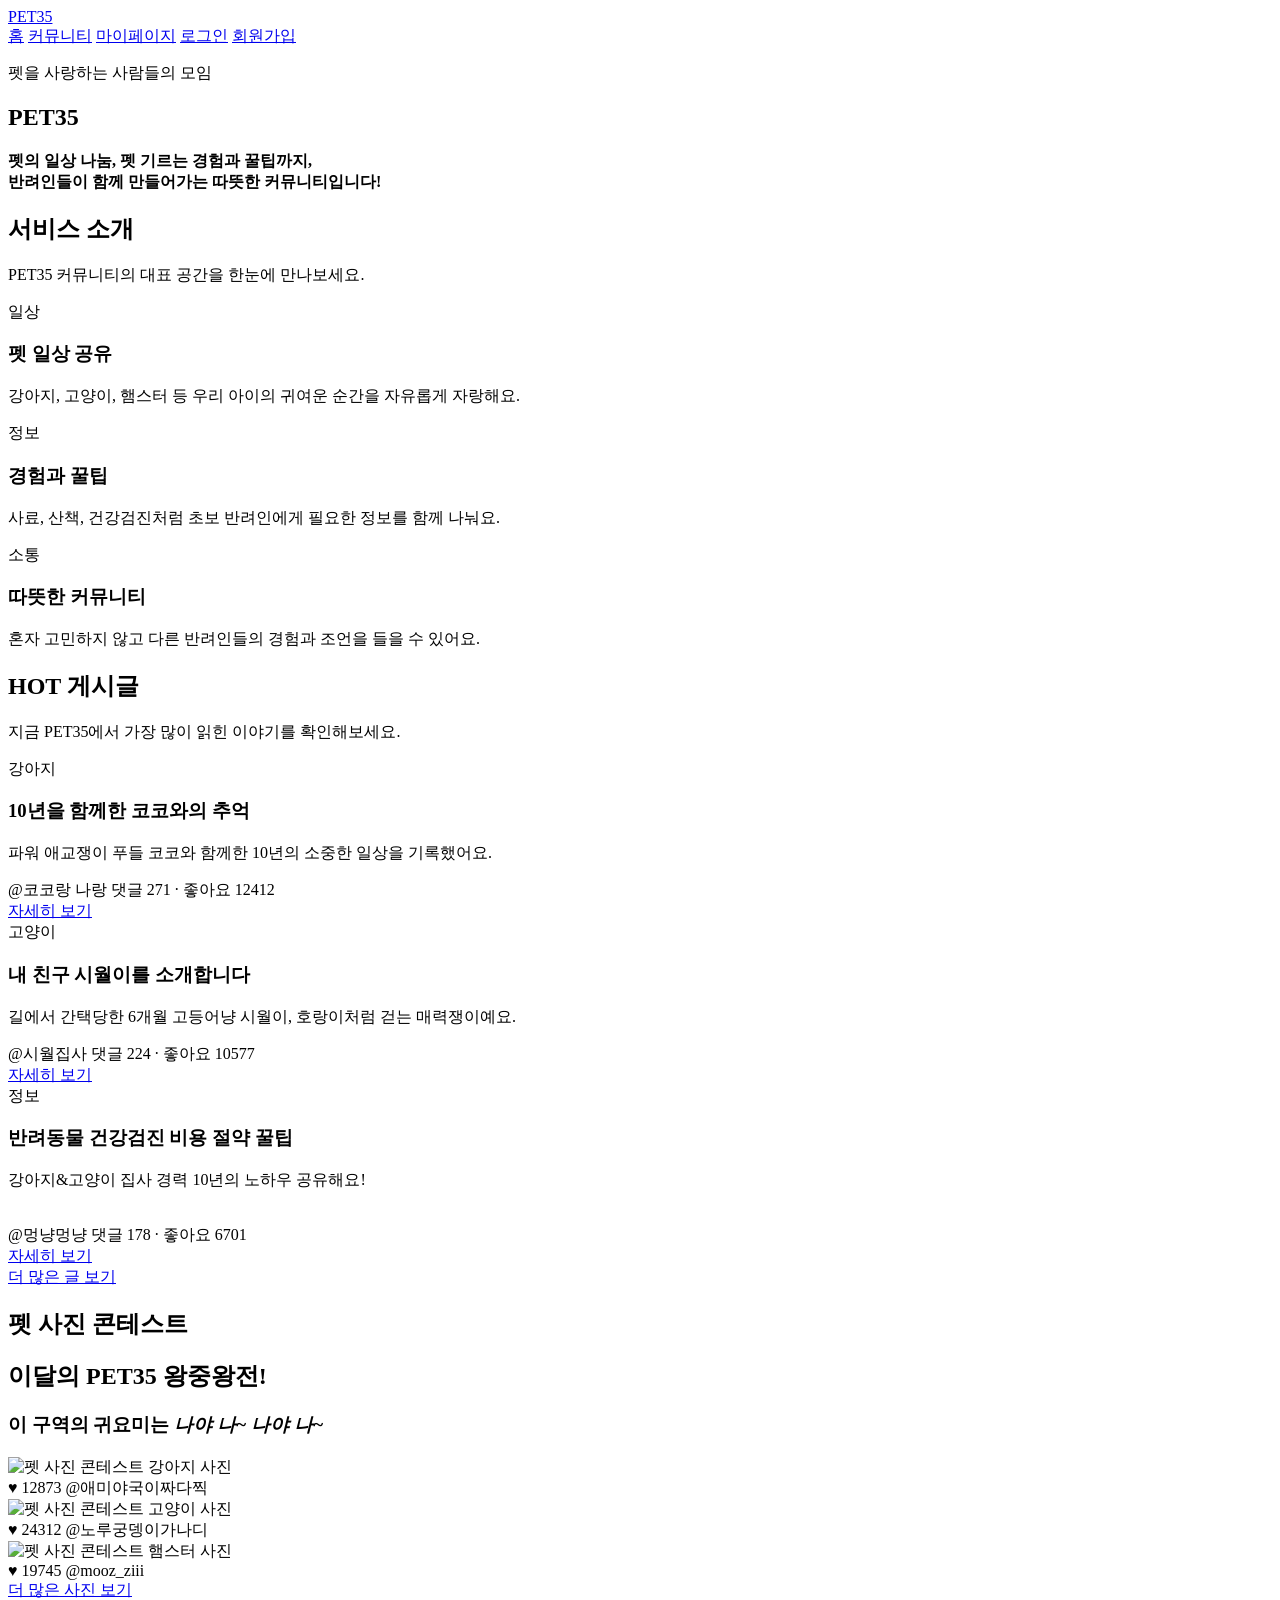
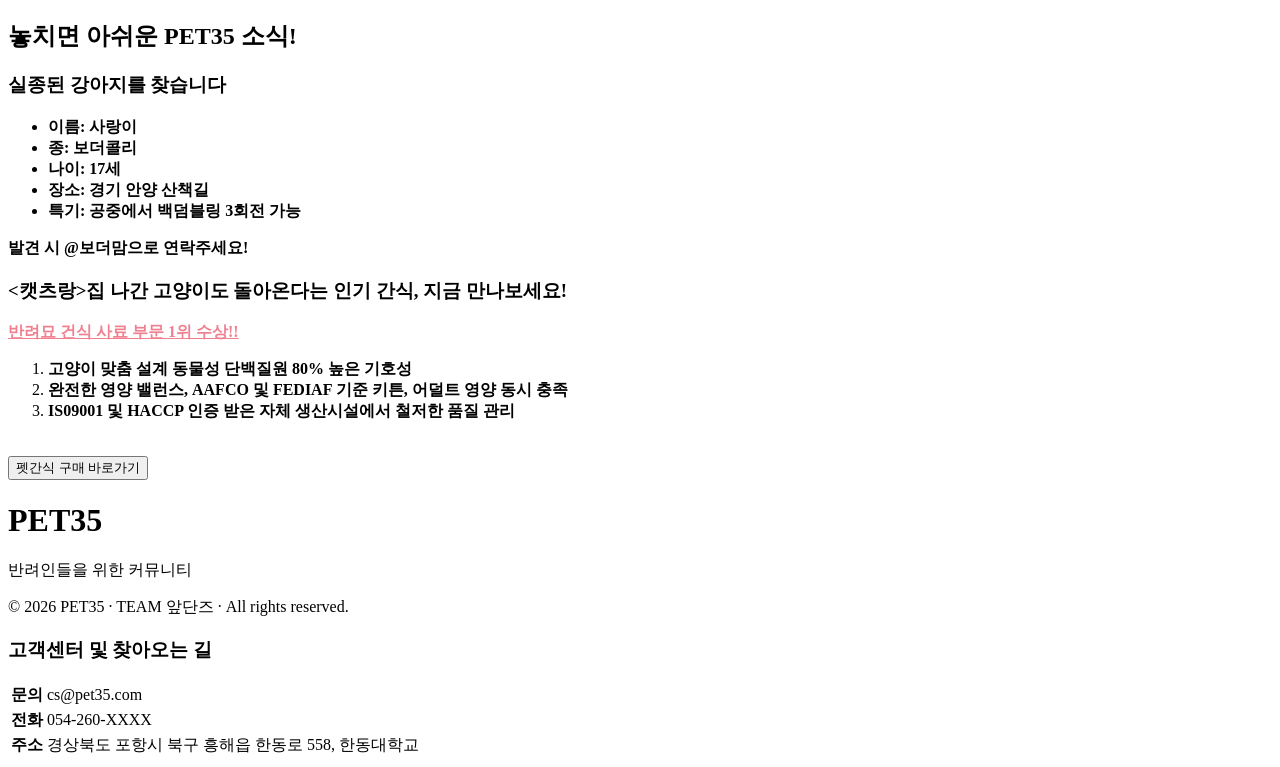
==== index.html @ c1063119 "수정" ====
<!DOCTYPE html>
<html lang="ko">
<head>
    <meta charset="UTF-8">
    <meta name="viewport" content="width=device-width, initial-scale=1.0">
    <title>펫사모 PET35 - 홈</title>
    <link rel="stylesheet" href="style.css">
    <!-- 네비게이션바-마우스 커서 올리면 확대/ 이름에 @추가 -->
</head>
<body>
    <header class="site-header">
        <div class="header-inner">
            <a href="index.html" class="logo">PET35</a>

            <nav class="main-nav">
                <a href="index.html" class="active">홈</a>
                <a href="community.html">커뮤니티</a>
                <a href="mypage.html">마이페이지</a>
                <a href="login.html">로그인</a>
                <a href="signup.html" class="nav-button">회원가입</a>
            </nav>
        </div>
    </header>

    <main>
        <section class="hero-section">
            <div class="hero-inner">
                <p class="hero-kicker">펫을 사랑하는 사람들의 모임</p>
                <h1>PET35</h1>
                <p class="hero-text"><b>
                    
                    펫의 일상 나눔, 펫 기르는 경험과 꿀팁까지,<br>
                    반려인들이 함께 만들어가는 따뜻한 커뮤니티입니다!</b>
                </p>
    
            </div>
        </section>

        <section id="service" class="section service-section">
            <div class="section-heading">
                <h1>서비스 소개</h1>
                <p>PET35 커뮤니티의 대표 공간을 한눈에 만나보세요.</p>
            </div>

            <div class="service-grid">
                <article class="service-card">
                    <div class="service-icon">일상</div>
                    <h3>펫 일상 공유</h3>
                    <p>강아지, 고양이, 햄스터 등 우리 아이의 귀여운 순간을 자유롭게 자랑해요.</p>
                </article>

                <article class="service-card">
                    <div class="service-icon">정보</div>
                    <h3>경험과 꿀팁</h3>
                    <p>사료, 산책, 건강검진처럼 초보 반려인에게 필요한 정보를 함께 나눠요.</p>
                </article>

                <article class="service-card">
                    <div class="service-icon">소통</div>
                    <h3>따뜻한 커뮤니티</h3>
                    <p>혼자 고민하지 않고 다른 반려인들의 경험과 조언을 들을 수 있어요.</p>
                </article>
            </div>
        </section>

        <section class="section hot-section">
            <div class="section-heading">
                <h1>HOT 게시글</h1>
                <p>지금 PET35에서 가장 많이 읽힌 이야기를 확인해보세요.</p>
            </div>

            <div class="post-grid">
                <article class="post-card">
                    <span class="category yellow">강아지</span>
                    <h3>10년을 함께한 코코와의 추억</h3>
                    <p>파워 애교쟁이 푸들 코코와 함께한 10년의 소중한 일상을 기록했어요.</p>
                    <div class="post-info">
                        <span>@코코랑 나랑</span>
                        <span>댓글 271 · 좋아요 12412</span>
                    </div>
                    <a href="post-detail.html">자세히 보기</a>
                </article>

                <article class="post-card">
                    <span class="category peach">고양이</span>
                    <h3>내 친구 시월이를 소개합니다</h3>
                    <p>길에서 간택당한 6개월 고등어냥 시월이, 호랑이처럼 걷는 매력쟁이예요.</p>
                    <div class="post-info">
                        <span>@시월집사</span>
                        <span>댓글 224 · 좋아요 10577</span>
                    </div>
                    <a href="post-detail.html">자세히 보기</a>
                </article>

                <article class="post-card">
                    <span class="category blue">정보</span>
                    <h3>반려동물 건강검진 비용 절약 꿀팁</h3>
                    <p>강아지&고양이 집사 경력 10년의 노하우 공유해요!</p>
                    <br>
                    <div class="post-info">
                        <span>@멍냥멍냥</span>
                        <span>댓글 178 · 좋아요 6701</span>
                    </div>
                    <a href="post-detail.html">자세히 보기</a>
                </article>
            </div>

            <div class="center-button">
                <a href="community.html" class="secondary-button">더 많은 글 보기</a>
            </div>
        </section>

        <section class="section contest-section">
            <div class="section-heading contest-heading">
                <h1><strong>펫 사진 콘테스트</strong></h1>
                <h2>이달의 PET35 왕중왕전!</h2>
                <h3>이 구역의 귀요미는 <strong><i>나야 나~ 나야 나~</i></strong></h3>
            </div>

            <div class="post-grid">
                <article class="post-card contest-card">
                    <img src="contest-pet1.jpg" alt="펫 사진 콘테스트 강아지 사진">
                    <div class="contest-info">
                        <span class="like-count"><span class="heart-icon">♥</span> 12873</span>
                        <span class="contest-user">@애미야국이짜다찍</span>
                    </div>
                </article>

                <article class="post-card contest-card">
                    <img src="contest-pet2.jpg" alt="펫 사진 콘테스트 고양이 사진">
                    <div class="contest-info">
                        <span class="like-count"><span class="heart-icon">♥</span> 24312</span>
                        <span class="contest-user">@노루궁뎅이가나디</span>
                    </div>
                </article>

                <article class="post-card contest-card">
                    <img src="contest-pet3.jpg" alt="펫 사진 콘테스트 햄스터 사진">
                    <div class="contest-info">
                        <span class="like-count"><span class="heart-icon">♥</span> 19745</span>
                        <span class="contest-user">@mooz_ziii</span>
                    </div>
                </article>
            </div>

            <div class="center-button">
                <a href="Reject.html" class="secondary-button">더 많은 사진 보기</a>
            </div>
        </section>

        <section class="section notice-section">
            <div class="section-heading">
                <h1>놓치면 아쉬운 PET35 소식!</h1>

            </div>

            <div class="notice-layout">
                <aside class="missing-card">
                    <div class="ad-visual missing-visual">
                    </div>
                    <h3>실종된 강아지를 찾습니다</h3>
                    <ul><b>
                        <li>이름: 사랑이</li>
                        <li>종: 보더콜리</li>
                        <li>나이: 17세</li>
                        <li>장소: 경기 안양 산책길</li>
                        <li>특기: 공중에서 백덤블링 3회전 가능</li></b>
                    </ul>
                    <p><b>발견 시 @보더맘으로 연락주세요!</b></p>
                </aside>

                <article class="ad-card snack-card">
                    <div class="ad-visual snack-visual">
                    </div>
                    <h3><캣츠랑>집 나간 고양이도 돌아온다는 인기 간식, 지금 만나보세요!</h3>
                    <p style="color: #F08090;"> <strong><U>반려묘 건식 사료 부문 1위 수상!! </U></strong></p>
                    <Ol>
                        <li> <strong>고양이 맞춤 설계 동물성 단백질원 80% 높은 기호성</strong></li>
                        <li> <strong>완전한 영양 밸런스, AAFCO 및 FEDIAF 기준 키튼, 어덜트 영양 동시 충족</strong></li>
                        <li> <strong>IS09001 및 HACCP 인증 받은 자체 생산시설에서 철저한 품질 관리</strong></li>
                    </Ol>
                    <br>
                    <a href="https://brand.naver.com/daejoopetfoods/products/13359692167" target="_blank"><button>펫간식 구매 바로가기</button></a>
                </article>
            </div>
        </section>

    </main>

    <footer class="site-footer">
        <div class="footer-inner">
            <div class="footer-brand">
                <h1>PET35</h1>
                <p>반려인들을 위한 커뮤니티</p>
                <p class="copyright">© 2026 PET35 · TEAM 앞단즈 · All rights reserved.</p>
            </div>

            <div class="footer-info">
                <h3>고객센터 및 찾아오는 길</h3>
                <table>
                    <tr>
                        <th>문의</th>
                        <td>cs@pet35.com</td>
                    </tr>
                    <tr>
                        <th>전화</th>
                        <td>054-260-XXXX</td>
                    </tr>
                    <tr>
                        <th>주소</th>
                        <td>경상북도 포항시 북구 흥해읍 한동로 558, 한동대학교</td>
                    </tr>
                </table>
            </div>
        </div>
    </footer>
</body>
</html>
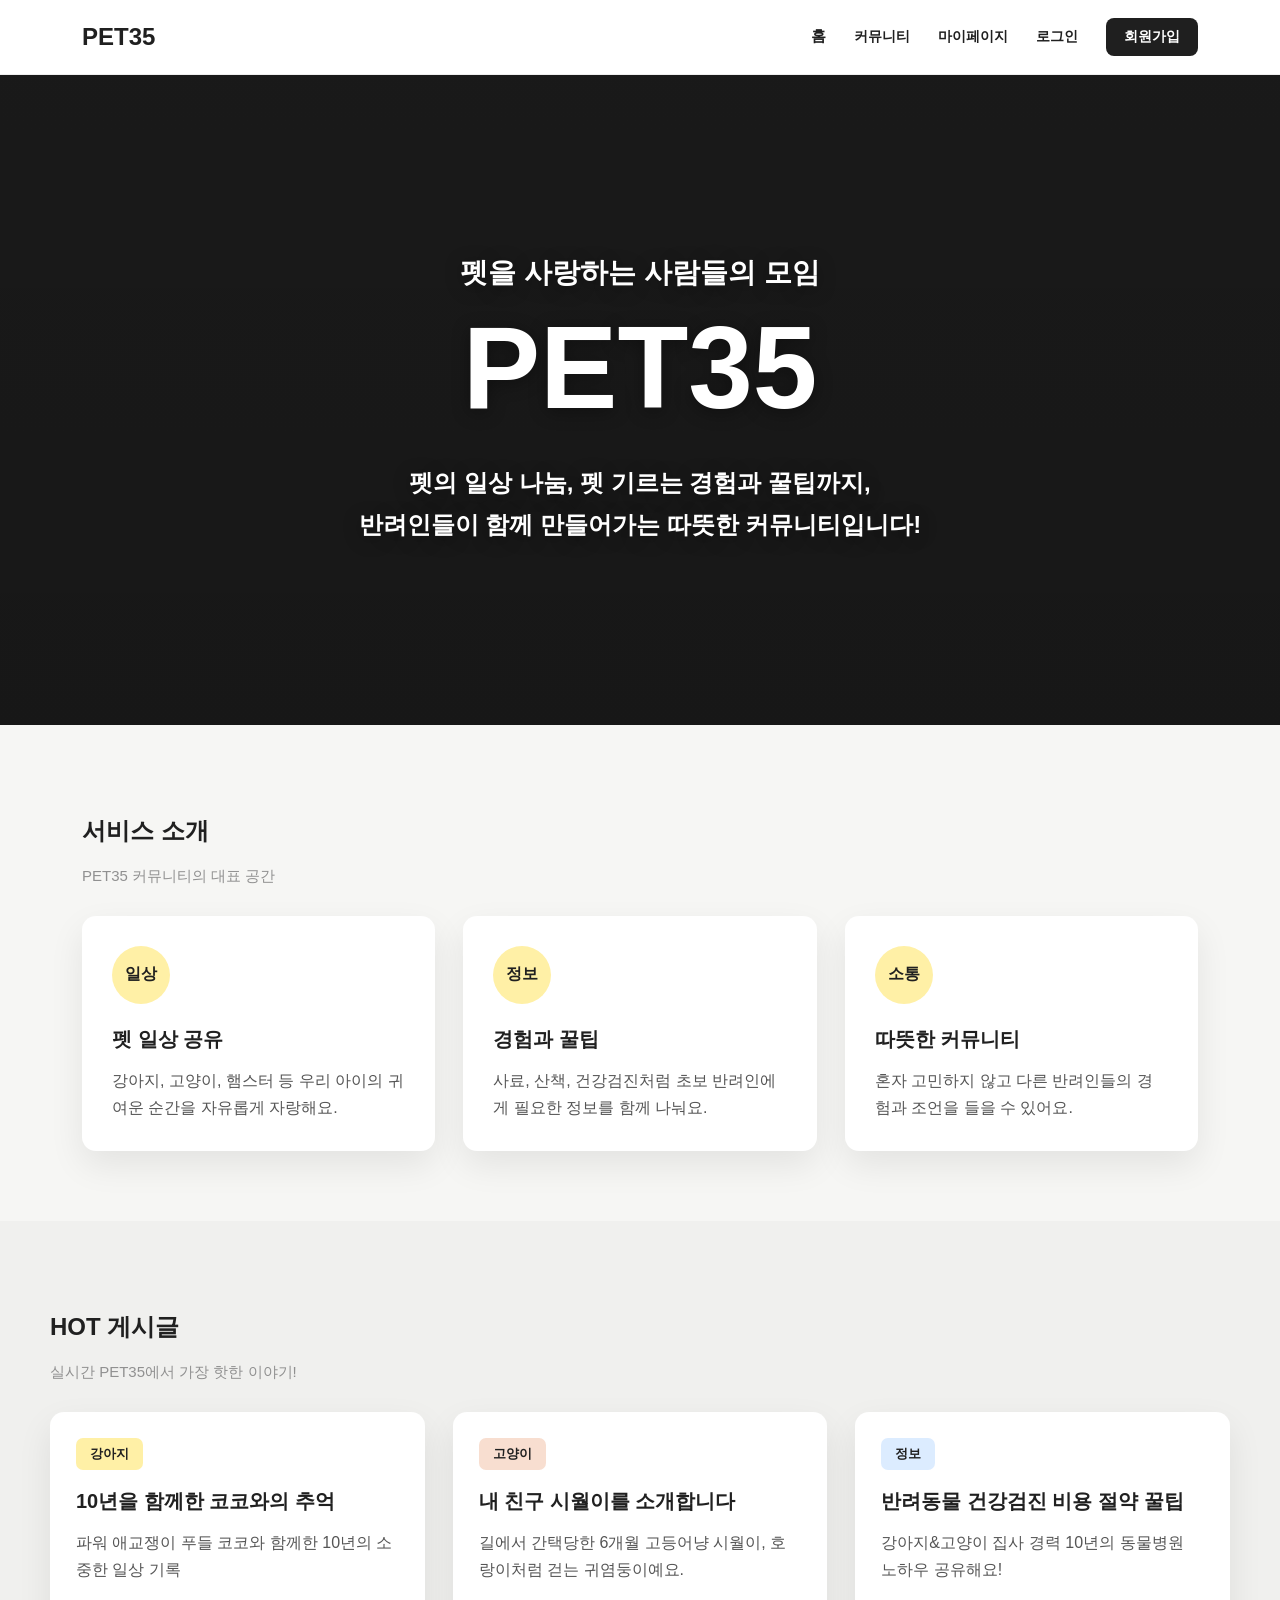
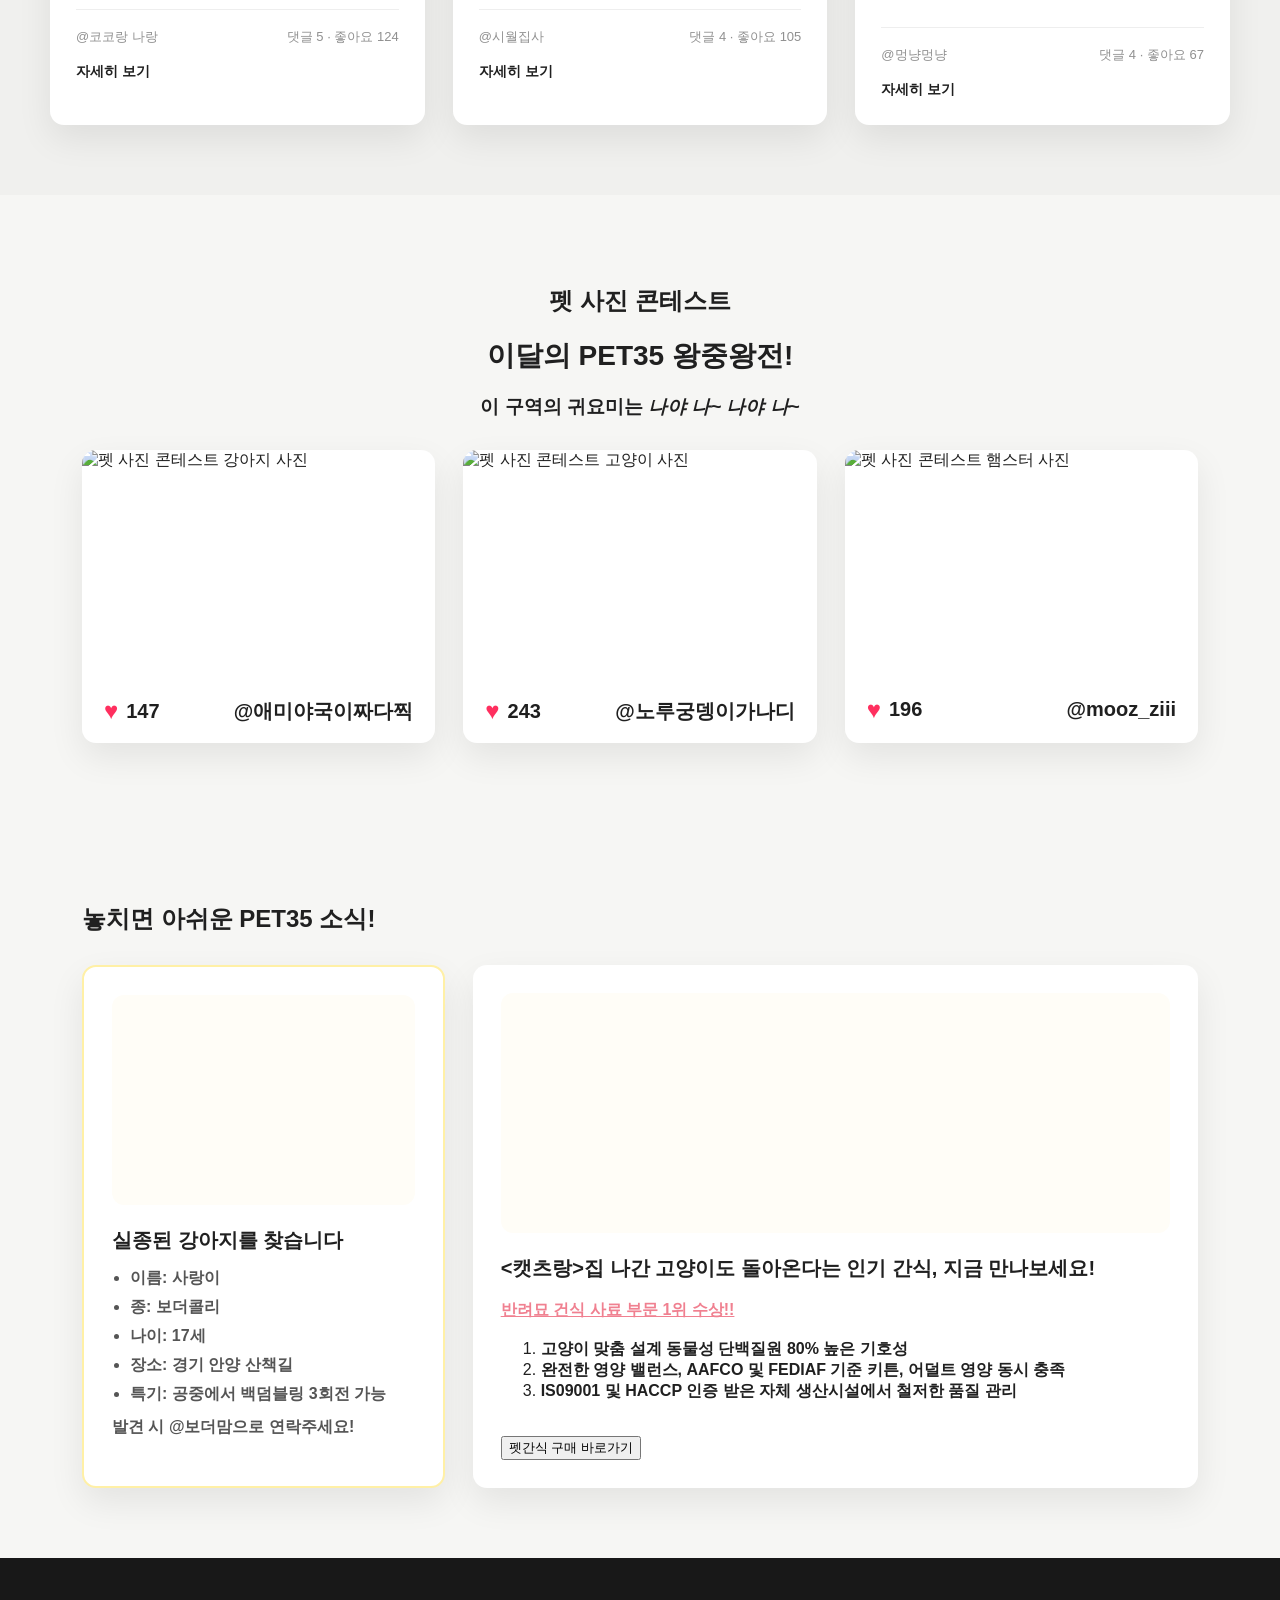
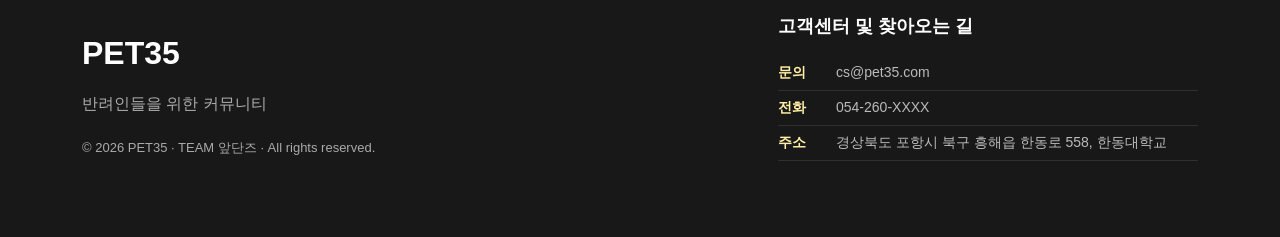
==== commit 695623ed: "펫콘테스트 좋아요 수정" ====
--- a/index.html
+++ b/index.html
@@ -39,7 +39,7 @@
         <section id="service" class="section service-section">
             <div class="section-heading">
                 <h1>서비스 소개</h1>
-                <p>PET35 커뮤니티의 대표 공간을 한눈에 만나보세요.</p>
+                <p>PET35 커뮤니티의 대표 공간</p>
             </div>
 
             <div class="service-grid">
@@ -66,17 +66,17 @@
         <section class="section hot-section">
             <div class="section-heading">
                 <h1>HOT 게시글</h1>
-                <p>지금 PET35에서 가장 많이 읽힌 이야기를 확인해보세요.</p>
+                <p>실시간 PET35에서 가장 핫한 이야기!</p>
             </div>
 
             <div class="post-grid">
                 <article class="post-card">
                     <span class="category yellow">강아지</span>
                     <h3>10년을 함께한 코코와의 추억</h3>
-                    <p>파워 애교쟁이 푸들 코코와 함께한 10년의 소중한 일상을 기록했어요.</p>
+                    <p>파워 애교쟁이 푸들 코코와 함께한 10년의 소중한 일상 기록</p>
                     <div class="post-info">
                         <span>@코코랑 나랑</span>
-                        <span>댓글 271 · 좋아요 12412</span>
+                        <span>댓글 5 · 좋아요 124</span>
                     </div>
                     <a href="post-detail.html">자세히 보기</a>
                 </article>
@@ -84,10 +84,10 @@
                 <article class="post-card">
                     <span class="category peach">고양이</span>
                     <h3>내 친구 시월이를 소개합니다</h3>
-                    <p>길에서 간택당한 6개월 고등어냥 시월이, 호랑이처럼 걷는 매력쟁이예요.</p>
+                    <p>길에서 간택당한 6개월 고등어냥 시월이, 호랑이처럼 걷는 귀염둥이예요.</p>
                     <div class="post-info">
                         <span>@시월집사</span>
-                        <span>댓글 224 · 좋아요 10577</span>
+                        <span>댓글 4 · 좋아요 105</span>
                     </div>
                     <a href="post-detail.html">자세히 보기</a>
                 </article>
@@ -95,18 +95,15 @@
                 <article class="post-card">
                     <span class="category blue">정보</span>
                     <h3>반려동물 건강검진 비용 절약 꿀팁</h3>
-                    <p>강아지&고양이 집사 경력 10년의 노하우 공유해요!</p>
+                    <p>강아지&고양이 집사 경력 10년의 동물병원 노하우 공유해요!</p>
                     <br>
                     <div class="post-info">
                         <span>@멍냥멍냥</span>
-                        <span>댓글 178 · 좋아요 6701</span>
+                        <span>댓글 4 · 좋아요 67</span>
                     </div>
                     <a href="post-detail.html">자세히 보기</a>
-                </article>
-            </div>
-
-            <div class="center-button">
-                <a href="community.html" class="secondary-button">더 많은 글 보기</a>
+            </div>
+                </article>
             </div>
         </section>
 
@@ -121,7 +118,7 @@
                 <article class="post-card contest-card">
                     <img src="contest-pet1.jpg" alt="펫 사진 콘테스트 강아지 사진">
                     <div class="contest-info">
-                        <span class="like-count"><span class="heart-icon">♥</span> 12873</span>
+                        <span class="like-count"><span class="heart-icon">♥</span> 147</span>
                         <span class="contest-user">@애미야국이짜다찍</span>
                     </div>
                 </article>
@@ -129,7 +126,7 @@
                 <article class="post-card contest-card">
                     <img src="contest-pet2.jpg" alt="펫 사진 콘테스트 고양이 사진">
                     <div class="contest-info">
-                        <span class="like-count"><span class="heart-icon">♥</span> 24312</span>
+                        <span class="like-count"><span class="heart-icon">♥</span> 243</span>
                         <span class="contest-user">@노루궁뎅이가나디</span>
                     </div>
                 </article>
@@ -137,14 +134,10 @@
                 <article class="post-card contest-card">
                     <img src="contest-pet3.jpg" alt="펫 사진 콘테스트 햄스터 사진">
                     <div class="contest-info">
-                        <span class="like-count"><span class="heart-icon">♥</span> 19745</span>
+                        <span class="like-count"><span class="heart-icon">♥</span> 196</span>
                         <span class="contest-user">@mooz_ziii</span>
                     </div>
                 </article>
-            </div>
-
-            <div class="center-button">
-                <a href="Reject.html" class="secondary-button">더 많은 사진 보기</a>
             </div>
         </section>
 
@@ -215,4 +208,4 @@
         </div>
     </footer>
 </body>
-</html>+</html>
--- a/style.css
+++ b/style.css
@@ -0,0 +1,529 @@
+@font-face {
+    font-family: "Pretendard";
+    src: url("fonts/PretendardVariable.woff2") format("woff2");
+    font-weight: 100 900;
+    font-style: normal;
+}
+
+* {
+    box-sizing: border-box;
+}
+
+body {
+    margin: 0;
+    font-family: "Pretendard", "Malgun Gothic", "Apple SD Gothic Neo", sans-serif;
+    background-color: #f6f6f4;
+    color: #202020;
+}
+
+a {
+    color: inherit;
+    text-decoration: none;
+}
+
+ul {
+    margin: 0;
+    padding-left: 18px;
+}
+
+.site-header {
+    position: sticky;
+    top: 0;
+    z-index: 10;
+    background-color: #ffffff;
+    border-bottom: 1px solid #eeeeee;
+}
+
+.header-inner {
+    display: flex;
+    align-items: center;
+    justify-content: space-between;
+    max-width: 1180px;
+    margin: 0 auto;
+    padding: 18px 32px;
+}
+
+.logo {
+    font-size: 24px;
+    font-weight: 900;
+    letter-spacing: 0;
+}
+
+.main-nav {
+    display: flex;
+    align-items: center;
+    gap: 28px;
+    font-size: 14px;
+    font-weight: 700;
+}
+
+.main-nav a:hover,
+.main-nav .active {
+    transform: scale(1.1);
+
+}
+
+.nav-button {
+    padding: 10px 18px;
+    color: #ffffff;
+    background-color: #1f1f1f;
+    border-radius: 8px;
+}
+
+.hero-section {
+    position: relative;
+    overflow: hidden;
+    padding: 0;
+    background-color: #111111;
+}
+
+.hero-inner {
+    position: relative;
+    display: flex;
+    align-items: center;
+    justify-content: center;
+    flex-direction: column;
+    min-height: 650px;
+    margin: 0 auto;
+    padding: 120px 32px;
+    overflow: hidden;
+    color: #ffffff;
+    background-color: #222222;
+    background-image:
+        linear-gradient(rgba(0, 0, 0, 0.26), rgba(0, 0, 0, 0.32)),
+        url("pet-inner.jpg");
+    background-position: center;
+    background-size: cover;
+    text-align: center;
+}
+
+.hero-kicker {
+    margin: 0 0 18px;
+    font-size: 28px;
+    font-weight: 700;
+}
+
+.hero-section h1 {
+    margin: 0;
+    font-size: 116px;
+    line-height: 1;
+    font-weight: 900;
+}
+
+.hero-text {
+    max-width: 720px;
+    margin: 36px auto 0;
+    color: #ffffff;
+    font-size: 24px;
+    line-height: 1.75;
+}
+
+.hero-kicker,
+.hero-section h1,
+.hero-text {
+    text-shadow: 0 3px 18px rgba(0, 0, 0, 0.38);
+}
+
+.primary-button,
+.secondary-button {
+    display: inline-block;
+    min-width: 150px;
+    padding: 14px 22px;
+    border-radius: 8px;
+    font-size: 14px;
+    font-weight: 800;
+    text-align: center;
+}
+
+.primary-button {
+    color: #ffffff;
+    background-color: #1f1f1f;
+}
+
+.secondary-button {
+    color: #1f1f1f;
+    background-color: #ffffff;
+    border: 1px solid #1f1f1f;
+}
+
+.section {
+    max-width: 1180px;
+    margin: 0 auto;
+    padding: 70px 32px;
+}
+
+.section-heading {
+    margin-bottom: 30px;
+}
+
+.section-heading h2 {
+    margin: 0 0 10px;
+    font-size: 28px;
+    font-weight: 900;
+}
+
+.section-heading p {
+    margin: 0;
+    color: #909090;
+    font-size: 15px;
+}
+
+.service-grid,
+.post-grid,
+.notice-layout {
+    display: grid;
+    gap: 28px;
+}
+
+.service-grid {
+    grid-template-columns: repeat(3, 1fr);
+}
+
+.service-card,
+.post-card,
+.missing-card,
+.ad-card {
+    background-color: #ffffff;
+    border-radius: 14px;
+    box-shadow: 0 14px 35px rgba(0, 0, 0, 0.08);
+}
+
+.service-card {
+    padding: 30px;
+}
+
+.service-icon {
+    display: inline-flex;
+    align-items: center;
+    justify-content: center;
+    width: 58px;
+    height: 58px;
+    margin-bottom: 22px;
+    border-radius: 50%;
+    background-color: #fff0a6;
+    font-weight: 900;
+}
+
+.service-card h3,
+.post-card h3,
+.missing-card h3,
+.ad-card h3 {
+    margin: 0 0 14px;
+    font-size: 20px;
+    font-weight: 900;
+}
+
+.service-card p,
+.post-card p,
+.missing-card p,
+.ad-card p {
+    margin: 0;
+    color: #555555;
+    line-height: 1.7;
+}
+
+.hot-section {
+    max-width: none;
+    background-color: #f0f0ee;
+}
+
+.hot-section .section-heading,
+.hot-section .post-grid,
+.hot-section .center-button {
+    max-width: 1180px;
+    margin-left: auto;
+    margin-right: auto;
+}
+
+.post-grid {
+    grid-template-columns: repeat(3, 1fr);
+}
+
+.post-card {
+    min-height: 230px;
+    padding: 26px;
+}
+
+.category {
+    display: inline-block;
+    margin-bottom: 18px;
+    padding: 7px 14px;
+    border-radius: 7px;
+    font-size: 13px;
+    font-weight: 900;
+}
+
+.yellow {
+    background-color: #fff0a6;
+}
+
+.peach {
+    background-color: #f8ded0;
+}
+
+.blue {
+    background-color: #dcecff;
+}
+
+.post-info {
+    display: flex;
+    justify-content: space-between;
+    gap: 12px;
+    margin: 26px 0 16px;
+    padding-top: 18px;
+    border-top: 1px solid #eeeeee;
+    color: #909090;
+    font-size: 13px;
+}
+
+.post-card a,
+.ad-card a {
+    font-size: 14px;
+    font-weight: 900;
+}
+
+.contest-section {
+    background-color: #f6f6f4;
+}
+
+.contest-heading {
+    text-align: center;
+}
+
+.contest-card {
+    overflow: hidden;
+    min-height: 230px;
+    padding: 0;
+}
+
+.contest-card img {
+    display: block;
+    width: 100%;
+    height: 230px;
+    object-fit: cover;
+}
+
+.contest-info {
+    display: flex;
+    align-items: center;
+    justify-content: space-between;
+    gap: 16px;
+    padding: 18px 22px;
+    font-size: 20px;
+    font-weight: 900;
+}
+
+.like-count {
+    display: inline-flex;
+    align-items: center;
+    gap: 8px;
+    color: #1f1f1f;
+    white-space: nowrap;
+}
+
+.heart-icon {
+    display: inline-block;
+    color: #ff2f5f;
+    font-size: 24px;
+    line-height: 1;
+}
+
+.contest-user {
+    min-width: 0;
+    overflow: hidden;
+    text-align: right;
+    text-overflow: ellipsis;
+    white-space: nowrap;
+}
+
+.center-button {
+    margin-top: 32px;
+    text-align: center;
+}
+
+.notice-layout {
+    grid-template-columns: 1fr 2fr;
+    align-items: stretch;
+}
+
+.missing-card,
+.ad-card {
+    padding: 28px;
+}
+
+.missing-card {
+    border: 2px solid #fff0a6;
+}
+
+.ad-visual {
+    display: flex;
+    align-items: center;
+    justify-content: center;
+    height: 150px;
+    margin-bottom: 22px;
+    overflow: hidden;
+    border-radius: 12px;
+    color: #ffffff;
+    font-size: 22px;
+    font-weight: 900;
+    text-align: center;
+    background-position: center;
+    background-repeat: no-repeat;
+    background-size: contain;
+}
+
+.missing-visual {
+    height: 210px;
+    background-color: #fffdf7;
+    background-image: url("dog..jpg");
+}
+
+.snack-visual {
+    height: 240px;
+    background-color: #fffdf7;
+    background-image: url("petsite.jpg");
+}
+
+.missing-card li {
+    margin-bottom: 8px;
+    color: #555555;
+}
+
+.site-footer {
+    background-color: #181818;
+    color: #ffffff;
+}
+
+.footer-inner {
+    display: flex;
+    justify-content: space-between;
+    gap: 60px;
+    max-width: 1180px;
+    margin: 0 auto;
+    padding: 56px 32px;
+}
+
+.footer-inner h2 {
+    margin: 0 0 8px;
+    font-size: 26px;
+}
+
+.footer-inner p {
+    margin: 0 0 24px;
+    color: #aaaaaa;
+}
+
+.footer-info {
+    min-width: 420px;
+}
+
+.footer-info h3 {
+    margin: 0 0 18px;
+    font-size: 18px;
+}
+
+.footer-info table {
+    width: 100%;
+    border-collapse: collapse;
+    color: #bbbbbb;
+    font-size: 14px;
+}
+
+.footer-info th,
+.footer-info td {
+    padding: 8px 0;
+    border-bottom: 1px solid #303030;
+    text-align: left;
+    vertical-align: top;
+}
+
+.footer-info th {
+    width: 58px;
+    color: #fff0a6;
+}
+
+.copyright {
+    font-size: 13px;
+}
+
+@media (max-width: 900px) {
+    .header-inner {
+        align-items: flex-start;
+        flex-direction: column;
+        gap: 16px;
+    }
+
+    .main-nav {
+        width: 100%;
+        gap: 14px;
+        flex-wrap: wrap;
+    }
+
+    .hero-section h1 {
+        font-size: 78px;
+    }
+
+    .hero-kicker {
+        font-size: 23px;
+    }
+
+    .hero-text {
+        font-size: 20px;
+    }
+
+    .service-grid,
+    .post-grid,
+    .notice-layout {
+        grid-template-columns: 1fr;
+    }
+
+    .footer-inner {
+        flex-direction: column;
+        gap: 26px;
+    }
+
+    .footer-info {
+        min-width: 0;
+    }
+
+    .post-info {
+        flex-direction: column;
+    }
+}
+
+@media (max-width: 560px) {
+    .header-inner,
+    .hero-inner,
+    .section,
+    .footer-inner {
+        padding-left: 20px;
+        padding-right: 20px;
+    }
+
+    .main-nav {
+        font-size: 13px;
+    }
+
+    .hero-inner {
+        min-height: 460px;
+        padding-top: 62px;
+        padding-bottom: 62px;
+    }
+
+    .hero-section h1 {
+        font-size: 56px;
+    }
+
+    .hero-kicker {
+        font-size: 19px;
+    }
+
+    .hero-text {
+        font-size: 17px;
+    }
+
+    .primary-button,
+    .secondary-button {
+        width: 100%;
+    }
+}
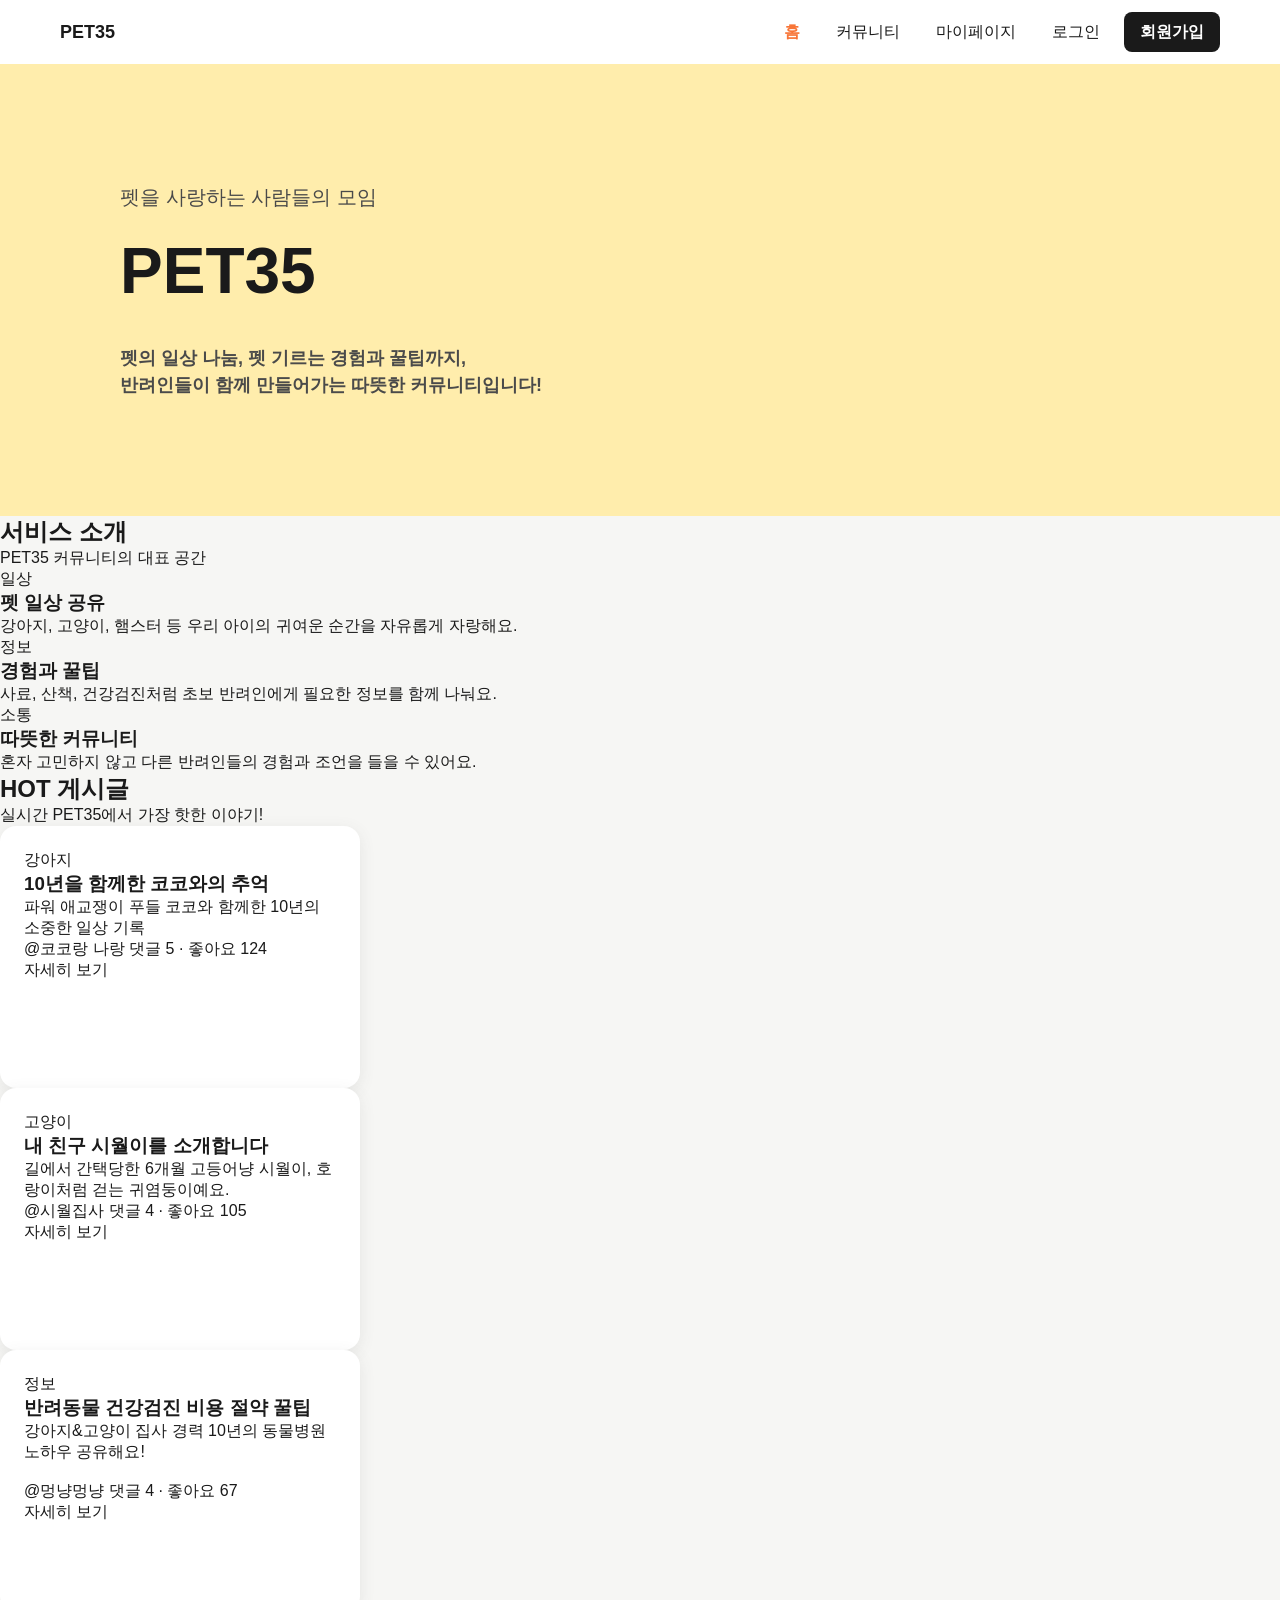
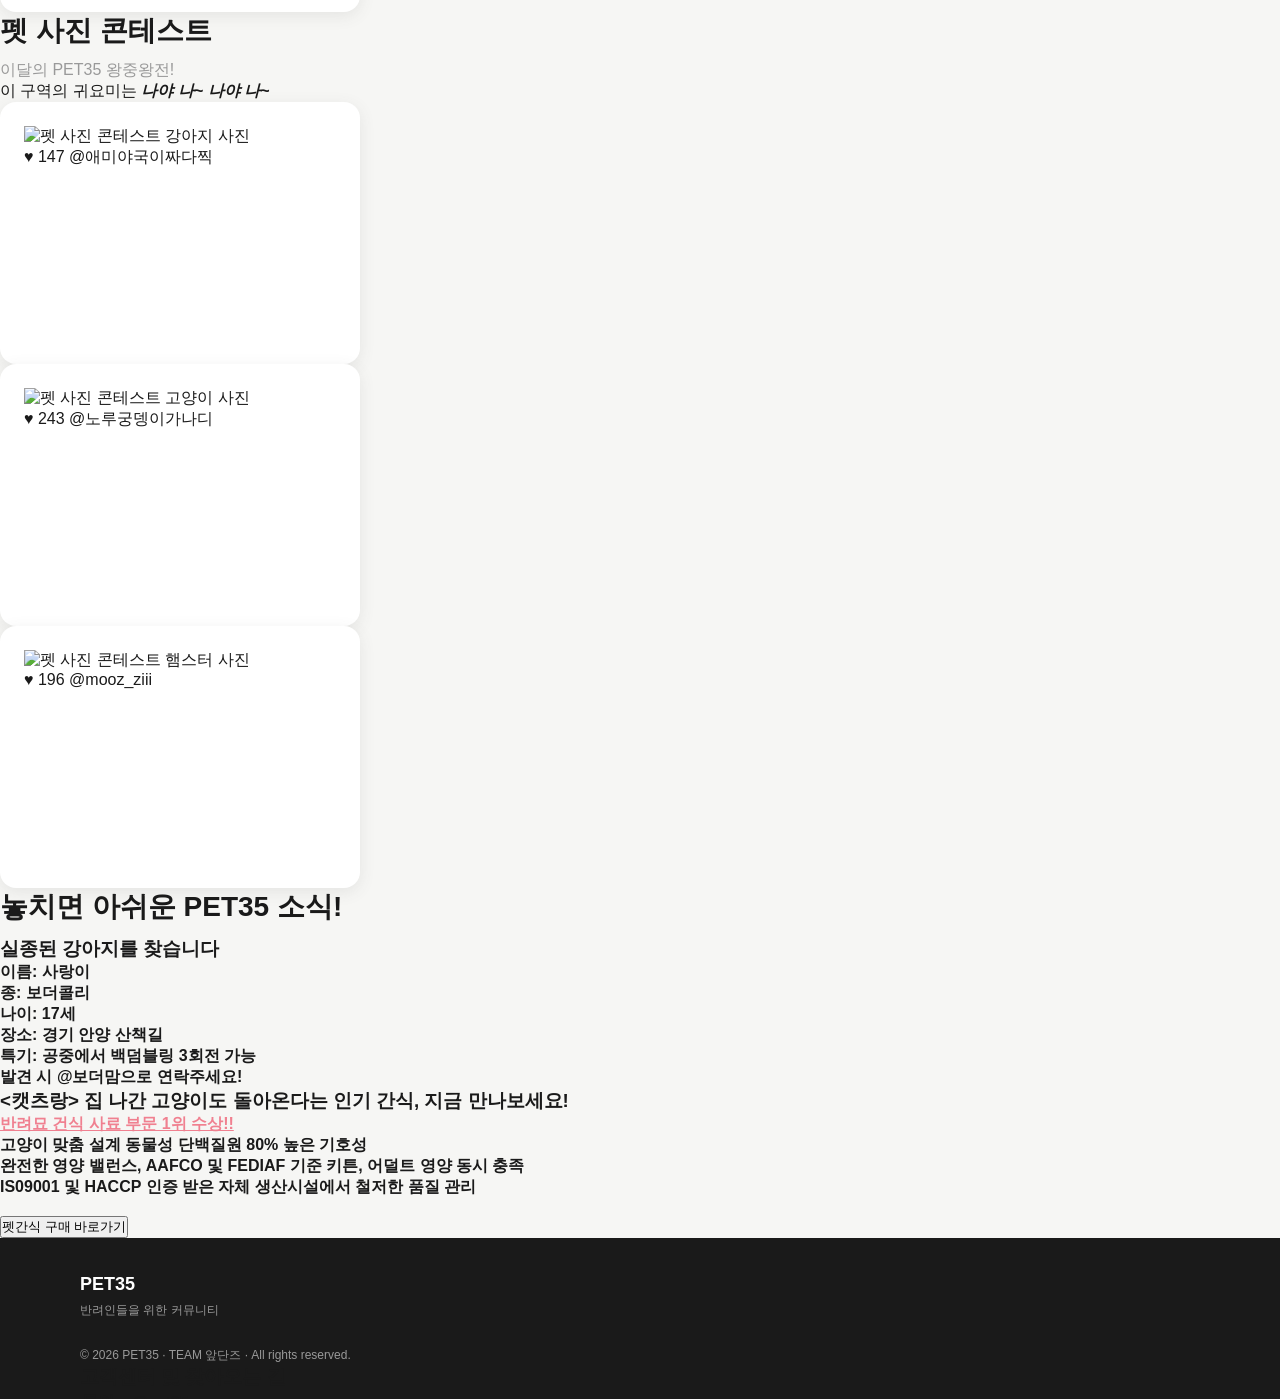
==== commit 58fdcdd4: "edit" ====
--- a/index.html
+++ b/index.html
@@ -1,96 +1,115 @@
-<!DOCTYPE html>
+<!doctype html>
 <html lang="ko">
-<head>
-    <meta charset="UTF-8">
-    <meta name="viewport" content="width=device-width, initial-scale=1.0">
+  <head>
+    <meta charset="UTF-8" />
+    <meta name="viewport" content="width=device-width, initial-scale=1.0" />
     <title>펫사모 PET35 - 홈</title>
-    <link rel="stylesheet" href="style.css">
-    <!-- 네비게이션바-마우스 커서 올리면 확대/ 이름에 @추가 -->
-</head>
-<body>
-    <header class="site-header">
-        <div class="header-inner">
-            <a href="index.html" class="logo">PET35</a>
-
-            <nav class="main-nav">
-                <a href="index.html" class="active">홈</a>
-                <a href="community.html">커뮤니티</a>
-                <a href="mypage.html">마이페이지</a>
-                <a href="login.html">로그인</a>
-                <a href="signup.html" class="nav-button">회원가입</a>
-            </nav>
+    <link rel="stylesheet" href="main.css" />
+  </head>
+  <body>
+    <div class="page">
+      <header class="gnb">
+        <div class="gnb-inner">
+          <a href="index.html" class="gnb-logo">
+            <span class="gnb-logo-text">PET35</span>
+          </a>
+
+          <nav class="gnb-nav">
+            <a href="index.html" class="active">홈</a>
+            <a href="community.html">커뮤니티</a>
+            <a href="mypage.html">마이페이지</a>
+            <a href="login.html">로그인</a>
+            <a href="signup.html" class="gnb-btn-signup">회원가입</a>
+          </nav>
         </div>
-    </header>
-
-    <main>
-        <section class="hero-section">
-            <div class="hero-inner">
-                <p class="hero-kicker">펫을 사랑하는 사람들의 모임</p>
-                <h1>PET35</h1>
-                <p class="hero-text"><b>
-                    
-                    펫의 일상 나눔, 펫 기르는 경험과 꿀팁까지,<br>
-                    반려인들이 함께 만들어가는 따뜻한 커뮤니티입니다!</b>
-                </p>
-    
-            </div>
+      </header>
+
+      <main class="page-content">
+        <section class="hero">
+          <div class="hero-content">
+            <p class="hero-eyebrow">펫을 사랑하는 사람들의 모임</p>
+            <div class="hero-logo">
+              <span
+                class="gnb-logo-text"
+                style="font-size: 64px; line-height: 1"
+                >PET35</span
+              >
+            </div>
+            <p class="hero-desc">
+              <b>
+                펫의 일상 나눔, 펫 기르는 경험과 꿀팁까지,<br />
+                반려인들이 함께 만들어가는 따뜻한 커뮤니티입니다!</b
+              >
+            </p>
+          </div>
         </section>
 
         <section id="service" class="section service-section">
-            <div class="section-heading">
-                <h1>서비스 소개</h1>
-                <p>PET35 커뮤니티의 대표 공간</p>
-            </div>
-
-            <div class="service-grid">
-                <article class="service-card">
-                    <div class="service-icon">일상</div>
-                    <h3>펫 일상 공유</h3>
-                    <p>강아지, 고양이, 햄스터 등 우리 아이의 귀여운 순간을 자유롭게 자랑해요.</p>
-                </article>
-
-                <article class="service-card">
-                    <div class="service-icon">정보</div>
-                    <h3>경험과 꿀팁</h3>
-                    <p>사료, 산책, 건강검진처럼 초보 반려인에게 필요한 정보를 함께 나눠요.</p>
-                </article>
-
-                <article class="service-card">
-                    <div class="service-icon">소통</div>
-                    <h3>따뜻한 커뮤니티</h3>
-                    <p>혼자 고민하지 않고 다른 반려인들의 경험과 조언을 들을 수 있어요.</p>
-                </article>
-            </div>
+          <div class="section-heading">
+            <h1>서비스 소개</h1>
+            <p>PET35 커뮤니티의 대표 공간</p>
+          </div>
+
+          <div class="service-grid">
+            <article class="service-card">
+              <div class="service-icon">일상</div>
+              <h3>펫 일상 공유</h3>
+              <p>
+                강아지, 고양이, 햄스터 등 우리 아이의 귀여운 순간을 자유롭게
+                자랑해요.
+              </p>
+            </article>
+
+            <article class="service-card">
+              <div class="service-icon">정보</div>
+              <h3>경험과 꿀팁</h3>
+              <p>
+                사료, 산책, 건강검진처럼 초보 반려인에게 필요한 정보를 함께
+                나눠요.
+              </p>
+            </article>
+
+            <article class="service-card">
+              <div class="service-icon">소통</div>
+              <h3>따뜻한 커뮤니티</h3>
+              <p>
+                혼자 고민하지 않고 다른 반려인들의 경험과 조언을 들을 수 있어요.
+              </p>
+            </article>
+          </div>
         </section>
 
         <section class="section hot-section">
-            <div class="section-heading">
-                <h1>HOT 게시글</h1>
-                <p>실시간 PET35에서 가장 핫한 이야기!</p>
-            </div>
-
-            <div class="post-grid">
-                <article class="post-card">
-                    <span class="category yellow">강아지</span>
-                    <h3>10년을 함께한 코코와의 추억</h3>
-                    <p>파워 애교쟁이 푸들 코코와 함께한 10년의 소중한 일상 기록</p>
-                    <div class="post-info">
-                        <span>@코코랑 나랑</span>
-                        <span>댓글 5 · 좋아요 124</span>
-                    </div>
-                    <a href="post-detail.html">자세히 보기</a>
-                </article>
-
-                <article class="post-card">
-                    <span class="category peach">고양이</span>
-                    <h3>내 친구 시월이를 소개합니다</h3>
-                    <p>길에서 간택당한 6개월 고등어냥 시월이, 호랑이처럼 걷는 귀염둥이예요.</p>
-                    <div class="post-info">
-                        <span>@시월집사</span>
-                        <span>댓글 4 · 좋아요 105</span>
-                    </div>
-                    <a href="post-detail.html">자세히 보기</a>
-                </article>
+          <div class="section-heading">
+            <h1>HOT 게시글</h1>
+            <p>실시간 PET35에서 가장 핫한 이야기!</p>
+          </div>
+
+          <div class="post-grid">
+            <article class="post-card">
+              <span class="category yellow">강아지</span>
+              <h3>10년을 함께한 코코와의 추억</h3>
+              <p>파워 애교쟁이 푸들 코코와 함께한 10년의 소중한 일상 기록</p>
+              <div class="post-info">
+                <span>@코코랑 나랑</span>
+                <span>댓글 5 · 좋아요 124</span>
+              </div>
+              <a href="post-detail.html">자세히 보기</a>
+            </article>
+
+            <article class="post-card">
+              <span class="category peach">고양이</span>
+              <h3>내 친구 시월이를 소개합니다</h3>
+              <p>
+                길에서 간택당한 6개월 고등어냥 시월이, 호랑이처럼 걷는
+                귀염둥이예요.
+              </p>
+              <div class="post-info">
+                <span>@시월집사</span>
+                <span>댓글 4 · 좋아요 105</span>
+              </div>
+              <a href="post-detail.html">자세히 보기</a>
+            </article>
 
                 <article class="post-card">
                     <span class="category blue">정보</span>
@@ -107,12 +126,14 @@
             </div>
         </section>
 
-        <section class="section contest-section">
-            <div class="section-heading contest-heading">
-                <h1><strong>펫 사진 콘테스트</strong></h1>
-                <h2>이달의 PET35 왕중왕전!</h2>
-                <h3>이 구역의 귀요미는 <strong><i>나야 나~ 나야 나~</i></strong></h3>
-            </div>
+        <section class="contest-section">
+          <div class="section-heading contest-heading">
+            <h2 class="section-title"><strong>펫 사진 콘테스트</strong></h2>
+            <p class="section-sub">이달의 PET35 왕중왕전!</p>
+            <p>
+              이 구역의 귀요미는 <strong><i>나야 나~ 나야 나~</i></strong>
+            </p>
+          </div>
 
             <div class="post-grid">
                 <article class="post-card contest-card">
@@ -141,71 +162,97 @@
             </div>
         </section>
 
-        <section class="section notice-section">
-            <div class="section-heading">
-                <h1>놓치면 아쉬운 PET35 소식!</h1>
-
-            </div>
-
-            <div class="notice-layout">
-                <aside class="missing-card">
-                    <div class="ad-visual missing-visual">
-                    </div>
-                    <h3>실종된 강아지를 찾습니다</h3>
-                    <ul><b>
-                        <li>이름: 사랑이</li>
-                        <li>종: 보더콜리</li>
-                        <li>나이: 17세</li>
-                        <li>장소: 경기 안양 산책길</li>
-                        <li>특기: 공중에서 백덤블링 3회전 가능</li></b>
-                    </ul>
-                    <p><b>발견 시 @보더맘으로 연락주세요!</b></p>
-                </aside>
-
-                <article class="ad-card snack-card">
-                    <div class="ad-visual snack-visual">
-                    </div>
-                    <h3><캣츠랑>집 나간 고양이도 돌아온다는 인기 간식, 지금 만나보세요!</h3>
-                    <p style="color: #F08090;"> <strong><U>반려묘 건식 사료 부문 1위 수상!! </U></strong></p>
-                    <Ol>
-                        <li> <strong>고양이 맞춤 설계 동물성 단백질원 80% 높은 기호성</strong></li>
-                        <li> <strong>완전한 영양 밸런스, AAFCO 및 FEDIAF 기준 키튼, 어덜트 영양 동시 충족</strong></li>
-                        <li> <strong>IS09001 및 HACCP 인증 받은 자체 생산시설에서 철저한 품질 관리</strong></li>
-                    </Ol>
-                    <br>
-                    <a href="https://brand.naver.com/daejoopetfoods/products/13359692167" target="_blank"><button>펫간식 구매 바로가기</button></a>
-                </article>
-            </div>
-        </section>
-
-    </main>
-
-    <footer class="site-footer">
+        <section class="notice-section">
+          <div class="section-heading">
+            <h2 class="section-title">놓치면 아쉬운 PET35 소식!</h2>
+          </div>
+
+          <div class="notice-layout">
+            <aside class="missing-card">
+              <div class="ad-visual missing-visual"></div>
+              <h3>실종된 강아지를 찾습니다</h3>
+              <ul>
+                <b>
+                  <li>이름: 사랑이</li>
+                  <li>종: 보더콜리</li>
+                  <li>나이: 17세</li>
+                  <li>장소: 경기 안양 산책길</li>
+                  <li>특기: 공중에서 백덤블링 3회전 가능</li></b
+                >
+              </ul>
+              <p><b>발견 시 @보더맘으로 연락주세요!</b></p>
+            </aside>
+
+            <article class="ad-card snack-card">
+              <div class="ad-visual snack-visual"></div>
+              <h3>
+                &lt;캣츠랑&gt; 집 나간 고양이도 돌아온다는 인기 간식, 지금
+                만나보세요!
+              </h3>
+              <p style="color: #f08090">
+                <strong><u>반려묘 건식 사료 부문 1위 수상!! </u></strong>
+              </p>
+              <ol>
+                <li>
+                  <strong
+                    >고양이 맞춤 설계 동물성 단백질원 80% 높은 기호성</strong
+                  >
+                </li>
+                <li>
+                  <strong
+                    >완전한 영양 밸런스, AAFCO 및 FEDIAF 기준 키튼, 어덜트 영양
+                    동시 충족</strong
+                  >
+                </li>
+                <li>
+                  <strong
+                    >IS09001 및 HACCP 인증 받은 자체 생산시설에서 철저한 품질
+                    관리</strong
+                  >
+                </li>
+              </ol>
+              <br />
+              <a
+                href="https://brand.naver.com/daejoopetfoods/products/13359692167"
+                target="_blank"
+                ><button class="ad-buy-btn">펫간식 구매 바로가기</button></a
+              >
+            </article>
+          </div>
+        </section>
+      </main>
+
+      <footer class="footer">
         <div class="footer-inner">
-            <div class="footer-brand">
-                <h1>PET35</h1>
-                <p>반려인들을 위한 커뮤니티</p>
-                <p class="copyright">© 2026 PET35 · TEAM 앞단즈 · All rights reserved.</p>
-            </div>
-
-            <div class="footer-info">
-                <h3>고객센터 및 찾아오는 길</h3>
-                <table>
-                    <tr>
-                        <th>문의</th>
-                        <td>cs@pet35.com</td>
-                    </tr>
-                    <tr>
-                        <th>전화</th>
-                        <td>054-260-XXXX</td>
-                    </tr>
-                    <tr>
-                        <th>주소</th>
-                        <td>경상북도 포항시 북구 흥해읍 한동로 558, 한동대학교</td>
-                    </tr>
-                </table>
-            </div>
+          <div class="footer-brand">
+            <div class="footer-logo">
+              <span class="gnb-logo-text" style="color: white">PET35</span>
+            </div>
+            <p class="footer-desc">반려인들을 위한 커뮤니티</p>
+            <p class="footer-copy">
+              © 2026 PET35 · TEAM 앞단즈 · All rights reserved.
+            </p>
+          </div>
+
+          <div class="footer-info">
+            <h3>고객센터 및 찾아오는 길</h3>
+            <table>
+              <tr>
+                <th>문의</th>
+                <td>cs@pet35.com</td>
+              </tr>
+              <tr>
+                <th>전화</th>
+                <td>054-260-XXXX</td>
+              </tr>
+              <tr>
+                <th>주소</th>
+                <td>경상북도 포항시 북구 흥해읍 한동로 558, 한동대학교</td>
+              </tr>
+            </table>
+          </div>
         </div>
-    </footer>
-</body>
+      </footer>
+    </div>
+  </body>
 </html>
--- a/main.css
+++ b/main.css
@@ -0,0 +1,1301 @@
+@import url("https://cdn.jsdelivr.net/gh/orioncactus/pretendard@v1.3.9/dist/web/variable/pretendardvariable.min.css");
+
+:root {
+  --bg: #f6f6f4;
+  --primary: #1a1a1a;
+  --sub: #252525;
+  --secondary: #4a4a4a;
+  --accent: #ffedac;
+  --logo-orange: #f87537;
+  --tag-cat: #c8e6ff;
+  --tag-hamster: #dcffd2;
+  --muted: #999;
+  --border: #d6d6d4;
+  --divider: #e0e0de;
+  --white: #ffffff;
+  --error: #ff4040;
+  --shadow-card: 0 4px 16px 0 rgba(74, 74, 74, 0.1);
+  --shadow-post: 0 4px 20px 0 rgba(0, 0, 0, 0.08);
+  --shadow-lg: 0 4px 24px 0 rgba(0, 0, 0, 0.07);
+}
+
+*,
+*::before,
+*::after {
+  box-sizing: border-box;
+  margin: 0;
+  padding: 0;
+}
+
+body {
+  font-family: "Pretendard Variable", "Pretendard", sans-serif;
+  background-color: var(--bg);
+  color: var(--primary);
+  min-width: 1440px;
+}
+
+a {
+  text-decoration: none;
+  color: inherit;
+}
+img {
+  display: block;
+}
+
+/* ─── GNB ─────────────────────────────────────────────── */
+.gnb {
+  position: fixed;
+  top: 0;
+  left: 0;
+  width: 100%;
+  height: 64px;
+  background: var(--white);
+  overflow: hidden;
+  z-index: 100;
+  display: flex;
+  align-items: center;
+}
+
+.gnb-inner {
+  width: 1440px;
+  margin: 0 auto;
+  display: flex;
+  align-items: center;
+  justify-content: space-between;
+  padding: 0 60px;
+}
+
+.gnb-logo {
+  display: flex;
+  align-items: center;
+}
+
+.gnb-logo img {
+  width: 96px;
+  height: 24px;
+  object-fit: contain;
+}
+
+.gnb-logo-text {
+  font-family: "210 Santorini", "Trebuchet MS", "Impact", sans-serif;
+  font-weight: 700;
+  font-size: 18px;
+  color: var(--primary);
+  white-space: nowrap;
+}
+
+.gnb-nav {
+  display: flex;
+  align-items: center;
+  gap: 12px;
+}
+
+.gnb-nav a,
+.gnb-nav span {
+  display: flex;
+  align-items: center;
+  justify-content: center;
+  padding: 8px 12px;
+  border-radius: 4px;
+  font-size: 16px;
+  font-weight: 500;
+  color: var(--primary);
+  white-space: nowrap;
+  cursor: pointer;
+  line-height: 1.5;
+}
+
+.gnb-nav a.active {
+  font-weight: 700;
+  color: var(--logo-orange);
+}
+
+.gnb-btn-signup {
+  background: var(--primary);
+  color: var(--white) !important;
+  font-weight: 600 !important;
+  border-radius: 8px !important;
+  padding: 8px 20px !important;
+  width: 96px;
+}
+
+.gnb-btn-join {
+  background: var(--primary);
+  color: var(--white) !important;
+  font-weight: 600 !important;
+  border-radius: 8px !important;
+  padding: 8px 20px !important;
+}
+
+/* ─── Footer ──────────────────────────────────────────── */
+.footer {
+  background: var(--primary);
+  height: 161px;
+  width: 100%;
+  padding: 36px 80px;
+  overflow: hidden;
+}
+
+.footer-logo {
+  width: 76px;
+  height: 20px;
+  margin-bottom: 8px;
+}
+
+.footer-logo img {
+  width: 100%;
+  height: 100%;
+  object-fit: contain;
+}
+
+.footer-desc {
+  font-size: 12px;
+  color: var(--muted);
+  font-weight: 400;
+}
+
+.footer-copy {
+  font-size: 12px;
+  color: var(--muted);
+  font-weight: 400;
+  margin-top: 28px;
+}
+
+/* ─── Page wrapper ────────────────────────────────────── */
+.page {
+  min-height: 100vh;
+  padding-top: 64px;
+  display: flex;
+  flex-direction: column;
+}
+
+.page-content {
+  flex: 1;
+}
+
+/* ─── Buttons ─────────────────────────────────────────── */
+.btn {
+  display: inline-flex;
+  align-items: center;
+  justify-content: center;
+  font-family: inherit;
+  cursor: pointer;
+  border: none;
+  font-weight: 600;
+}
+
+.btn-dark {
+  background: var(--primary);
+  color: var(--white);
+  border-radius: 10px;
+  padding: 18px 0;
+  font-size: 16px;
+}
+
+.btn-outline {
+  background: var(--white);
+  color: var(--primary);
+  border: 1px solid var(--primary);
+  border-radius: 10px;
+  padding: 18px 0;
+  font-size: 16px;
+}
+
+/* ─── Tag / badge ─────────────────────────────────────── */
+.tag {
+  display: inline-flex;
+  align-items: center;
+  justify-content: center;
+  background: var(--accent);
+  color: var(--secondary);
+  font-size: 12px;
+  font-weight: 600;
+  border-radius: 6px;
+  padding: 6px 12px;
+  white-space: nowrap;
+}
+
+.tag-cat {
+  background: var(--tag-cat);
+}
+.tag-hamster {
+  background: var(--tag-hamster);
+}
+
+/* ─── Post card (community / home) ───────────────────── */
+.post-card {
+  background: var(--white);
+  border-radius: 16px;
+  box-shadow: var(--shadow-card);
+  width: 360px;
+  height: 262px;
+  overflow: hidden;
+  padding: 24px;
+  position: relative;
+  flex-shrink: 0;
+}
+
+.post-card .tag {
+  margin-bottom: 16px;
+}
+
+.post-card-title {
+  font-size: 16px;
+  font-weight: 600;
+  color: var(--primary);
+  line-height: 22px;
+  margin-bottom: 12px;
+  display: -webkit-box;
+  -webkit-line-clamp: 2;
+  line-clamp: 2;
+  -webkit-box-orient: vertical;
+  overflow: hidden;
+}
+
+.post-card-body {
+  font-size: 13px;
+  font-weight: 400;
+  color: var(--secondary);
+  line-height: 22px;
+  display: -webkit-box;
+  -webkit-line-clamp: 3;
+  line-clamp: 3;
+  -webkit-box-orient: vertical;
+  overflow: hidden;
+}
+
+.post-card-footer {
+  position: absolute;
+  bottom: 24px;
+  left: 24px;
+  right: 24px;
+  display: flex;
+  align-items: flex-end;
+  justify-content: space-between;
+}
+
+.post-card-divider {
+  height: 1px;
+  background: var(--border);
+  margin-bottom: 14px;
+}
+
+.post-card-author {
+  font-size: 12px;
+  font-weight: 500;
+  color: var(--secondary);
+}
+.post-card-date {
+  font-size: 12px;
+  color: var(--muted);
+  margin-top: 4px;
+}
+
+.post-card-more {
+  font-size: 12px;
+  font-weight: 600;
+  color: var(--primary);
+  white-space: nowrap;
+}
+
+/* ─── Section header ──────────────────────────────────── */
+.section-title {
+  font-size: 28px;
+  font-weight: 700;
+  color: var(--primary);
+  margin-bottom: 10px;
+}
+
+.section-sub {
+  font-size: 16px;
+  color: var(--muted);
+}
+
+/* ─── Avatar circle ───────────────────────────────────── */
+.avatar {
+  width: 35px;
+  height: 35px;
+  border-radius: 50%;
+  overflow: hidden;
+  background: var(--accent);
+  display: flex;
+  align-items: center;
+  justify-content: center;
+  font-size: 14px;
+  font-weight: 700;
+  color: var(--primary);
+  flex-shrink: 0;
+}
+
+.avatar img {
+  width: 100%;
+  height: 100%;
+  object-fit: cover;
+}
+
+.avatar-cat {
+  background: var(--tag-cat);
+}
+.avatar-peach {
+  background: #ffdcc8;
+}
+.avatar-green {
+  background: var(--tag-hamster);
+}
+
+/* ─── Form inputs ─────────────────────────────────────── */
+.form-label {
+  font-size: 14px;
+  font-weight: 500;
+  color: var(--primary);
+  display: block;
+  margin-bottom: 4px;
+}
+
+.form-input {
+  width: 100%;
+  background: var(--bg);
+  border: 1px solid var(--border);
+  border-radius: 10px;
+  padding: 15px 16px;
+  font-size: 14px;
+  font-family: inherit;
+  color: var(--primary);
+  outline: none;
+}
+
+.form-input::placeholder {
+  color: var(--muted);
+}
+.form-input:focus {
+  border-color: var(--primary);
+}
+
+/* ─── Auth card (login / signup) ─────────────────────── */
+.auth-page {
+  min-height: 100vh;
+  background: var(--bg);
+  padding-top: 64px;
+  display: flex;
+  align-items: center;
+  justify-content: center;
+}
+
+.auth-card {
+  background: var(--white);
+  border-radius: 20px;
+  box-shadow: var(--shadow-card);
+  width: 440px;
+  padding: 40px;
+  position: relative;
+}
+
+.auth-card-title {
+  font-size: 28px;
+  font-weight: 700;
+  text-align: center;
+  margin-bottom: 16px;
+}
+
+.auth-card-sub {
+  font-size: 16px;
+  color: var(--secondary);
+  text-align: center;
+  margin-bottom: 28px;
+}
+
+.auth-divider {
+  height: 1px;
+  background: var(--border);
+  margin-bottom: 24px;
+}
+
+.auth-fields {
+  display: flex;
+  flex-direction: column;
+  gap: 20px;
+}
+
+.auth-field {
+  display: flex;
+  flex-direction: column;
+  gap: 4px;
+}
+
+.auth-submit {
+  width: 100%;
+  background: var(--sub);
+  color: var(--white);
+  border-radius: 12px;
+  padding: 17px 0;
+  font-size: 16px;
+  font-weight: 600;
+  font-family: inherit;
+  cursor: pointer;
+  border: none;
+  margin-top: 4px;
+}
+
+.auth-forgot {
+  font-size: 12px;
+  font-weight: 500;
+  color: var(--secondary);
+  margin-top: -10px;
+}
+
+.auth-agree {
+  display: flex;
+  align-items: center;
+  gap: 8px;
+  font-size: 14px;
+  color: var(--secondary);
+}
+
+/* ─── Community page header ───────────────────────────── */
+.page-header {
+  background: var(--white);
+  padding: 40px 120px;
+  height: 140px;
+  display: flex;
+  align-items: flex-start;
+  justify-content: space-between;
+}
+
+.page-header-left .page-header-title {
+  font-size: 28px;
+  font-weight: 700;
+  color: var(--primary);
+  margin-bottom: 8px;
+}
+
+.page-header-left .page-header-sub {
+  font-size: 16px;
+  color: var(--muted);
+}
+
+.page-header-action {
+  background: var(--accent);
+  border: none;
+  border-radius: 12px;
+  width: 160px;
+  height: 52px;
+  display: flex;
+  align-items: center;
+  justify-content: center;
+  font-size: 16px;
+  font-weight: 600;
+  color: var(--primary);
+  cursor: pointer;
+  font-family: inherit;
+  flex-shrink: 0;
+}
+
+/* ─── Community section ───────────────────────────────── */
+.community-section {
+  background: var(--bg);
+  padding: 64px 120px;
+}
+
+.posts-row {
+  display: flex;
+  gap: 60px;
+  margin-top: 32px;
+}
+
+/* ─── Pagination ──────────────────────────────────────── */
+.pagination {
+  display: flex;
+  gap: 8px;
+  align-items: center;
+  justify-content: center;
+  margin-top: 36px;
+}
+
+.page-btn {
+  width: 40px;
+  height: 40px;
+  border-radius: 8px;
+  background: var(--white);
+  border: 1px solid var(--border);
+  font-size: 14px;
+  color: var(--secondary);
+  cursor: pointer;
+  display: flex;
+  align-items: center;
+  justify-content: center;
+  font-weight: 400;
+  font-family: inherit;
+}
+
+.page-btn.active {
+  background: var(--primary);
+  color: var(--white);
+  border-color: var(--primary);
+  font-weight: 600;
+}
+
+.more-btn-wrap {
+  display: flex;
+  justify-content: center;
+  margin-top: 36px;
+}
+
+.btn-more {
+  display: inline-flex;
+  align-items: center;
+  justify-content: center;
+  width: 200px;
+  height: 50px;
+  border: 1px solid var(--primary);
+  border-radius: 10px;
+  background: var(--white);
+  font-size: 16px;
+  font-weight: 600;
+  color: var(--primary);
+  cursor: pointer;
+}
+
+/* ─── My Page ─────────────────────────────────────────── */
+.mypage-layout {
+  width: 1440px;
+  margin: 0 auto;
+  padding: 40px 234px;
+  display: flex;
+  gap: 32px;
+  align-items: flex-start;
+}
+
+.sidebar {
+  background: var(--white);
+  border-radius: 20px;
+  box-shadow: var(--shadow-card);
+  width: 260px;
+  min-height: 860px;
+  padding: 40px 24px;
+  display: flex;
+  flex-direction: column;
+  align-items: center;
+  position: relative;
+  flex-shrink: 0;
+}
+
+.sidebar-avatar-wrap {
+  width: 80px;
+  height: 80px;
+  border-radius: 50%;
+  overflow: hidden;
+  margin-bottom: 16px;
+  display: flex;
+  align-items: center;
+  justify-content: center;
+  background: var(--accent);
+}
+
+.sidebar-avatar-wrap img {
+  width: 100%;
+  height: 100%;
+  object-fit: cover;
+}
+
+.sidebar-avatar-initial {
+  font-size: 28px;
+  font-weight: 700;
+  color: var(--primary);
+}
+
+.sidebar-name {
+  font-size: 18px;
+  font-weight: 700;
+  color: var(--primary);
+  text-align: center;
+  margin-bottom: 6px;
+}
+
+.sidebar-id {
+  font-size: 12px;
+  color: var(--secondary);
+  text-align: center;
+  margin-bottom: 20px;
+}
+
+.sidebar-divider {
+  width: 212px;
+  height: 1px;
+  background: var(--border);
+  margin: 0 auto 20px;
+}
+
+.sidebar-stats {
+  display: flex;
+  width: 212px;
+  margin-bottom: 20px;
+}
+
+.sidebar-stat {
+  flex: 1;
+  text-align: center;
+}
+
+.sidebar-stat-num {
+  font-size: 20px;
+  font-weight: 700;
+  color: var(--primary);
+  display: block;
+}
+
+.sidebar-stat-label {
+  font-size: 11px;
+  color: var(--secondary);
+  display: block;
+  margin-top: 4px;
+}
+
+.sidebar-menu {
+  width: 100%;
+  margin-top: 4px;
+}
+
+.sidebar-menu-item {
+  display: block;
+  width: 100%;
+  padding: 14px 12px;
+  font-size: 16px;
+  color: var(--primary);
+  border-radius: 12px;
+  cursor: pointer;
+  font-weight: 400;
+}
+
+.sidebar-menu-item.active {
+  background: var(--accent);
+  font-weight: 600;
+}
+
+.sidebar-profile-btn {
+  position: absolute;
+  bottom: 24px;
+  left: 24px;
+  right: 24px;
+  background: var(--bg);
+  border-radius: 12px;
+  height: 44px;
+  display: flex;
+  align-items: center;
+  justify-content: center;
+  font-size: 16px;
+  font-weight: 600;
+  cursor: pointer;
+}
+
+.my-posts-panel {
+  background: var(--white);
+  border-radius: 20px;
+  box-shadow: var(--shadow-card);
+  flex: 1;
+  min-height: 860px;
+  padding: 40px;
+}
+
+.my-posts-title {
+  font-size: 20px;
+  font-weight: 700;
+  margin-bottom: 8px;
+}
+
+.my-posts-count {
+  font-size: 12px;
+  color: var(--muted);
+  margin-bottom: 20px;
+}
+
+.my-posts-header-divider {
+  height: 1px;
+  background: var(--border);
+  margin-bottom: 0;
+}
+
+.my-post-item {
+  padding: 20px 0;
+  border-bottom: 1px solid var(--border);
+  display: flex;
+  flex-direction: column;
+  gap: 12px;
+}
+
+.my-post-item:last-child {
+  border-bottom: none;
+}
+
+.my-post-top {
+  display: flex;
+  align-items: center;
+  gap: 12px;
+}
+
+.my-post-title {
+  font-size: 16px;
+  font-weight: 600;
+  color: var(--primary);
+  flex: 1;
+}
+
+.my-post-bottom {
+  display: flex;
+  align-items: center;
+  justify-content: space-between;
+}
+
+.my-post-meta {
+  display: flex;
+  flex-direction: column;
+  gap: 8px;
+}
+
+.my-post-date {
+  font-size: 12px;
+  color: var(--muted);
+}
+
+.my-post-stats {
+  display: flex;
+  gap: 12px;
+  align-items: center;
+}
+
+.my-post-stat {
+  display: flex;
+  gap: 2px;
+  align-items: center;
+  font-size: 12px;
+  color: var(--secondary);
+}
+
+.my-post-stat img {
+  width: 16px;
+  height: 16px;
+}
+
+.my-post-actions {
+  display: flex;
+  gap: 8px;
+}
+
+.my-post-actions .btn-edit {
+  background: var(--bg);
+  color: var(--secondary);
+  border: none;
+  border-radius: 6px;
+  padding: 6px 16px;
+  font-size: 12px;
+  font-weight: 500;
+  cursor: pointer;
+  height: 30px;
+  width: 53px;
+  font-family: inherit;
+}
+
+.my-post-actions .btn-delete {
+  background: rgba(255, 64, 64, 0.2);
+  color: var(--error);
+  border: none;
+  border-radius: 6px;
+  padding: 6px 16px;
+  font-size: 12px;
+  font-weight: 500;
+  cursor: pointer;
+  height: 30px;
+  width: 53px;
+  font-family: inherit;
+}
+
+/* ─── Post Detail ─────────────────────────────────────── */
+.detail-layout {
+  width: 1440px;
+  margin: 0 auto;
+  padding: 48px 320px;
+  display: flex;
+  flex-direction: column;
+  gap: 16px;
+}
+
+.post-body {
+  background: var(--white);
+  border-radius: 20px;
+  box-shadow: var(--shadow-card);
+  padding: 40px;
+}
+
+.post-breadcrumb {
+  font-size: 12px;
+  color: var(--muted);
+  margin-bottom: 16px;
+}
+
+.post-title {
+  font-size: 24px;
+  font-weight: 700;
+  color: var(--primary);
+  margin-top: 16px;
+  margin-bottom: 20px;
+}
+
+.post-author-row {
+  display: flex;
+  align-items: center;
+  gap: 10px;
+  padding: 16px 0;
+  border-top: 1px solid var(--border);
+  border-bottom: 1px solid var(--border);
+  margin-bottom: 32px;
+}
+
+.post-author-info .author-name {
+  font-size: 14px;
+  font-weight: 600;
+}
+
+.post-author-info .author-meta {
+  font-size: 12px;
+  color: var(--muted);
+}
+
+.post-content {
+  font-size: 15px;
+  color: var(--secondary);
+  line-height: 26px;
+}
+
+.post-action-row {
+  display: flex;
+  align-items: center;
+  justify-content: space-between;
+  margin-top: 32px;
+  padding-top: 32px;
+  border-top: 1px solid var(--border);
+}
+
+.post-stats {
+  display: flex;
+  gap: 24px;
+  align-items: center;
+}
+
+.post-stat {
+  display: flex;
+  gap: 4px;
+  align-items: center;
+  font-size: 16px;
+  color: var(--secondary);
+}
+
+.post-stat img {
+  width: 24px;
+  height: 24px;
+}
+
+.btn-list-back {
+  background: var(--bg);
+  border: none;
+  border-radius: 12px;
+  width: 120px;
+  height: 48px;
+  display: inline-flex;
+  align-items: center;
+  justify-content: center;
+  font-size: 16px;
+  font-weight: 600;
+  color: var(--primary);
+  cursor: pointer;
+  font-family: inherit;
+}
+
+.comments-section {
+  background: var(--white);
+  border-radius: 20px;
+  box-shadow: var(--shadow-card);
+  padding: 40px;
+}
+
+.comments-title {
+  font-size: 20px;
+  font-weight: 700;
+  margin-bottom: 20px;
+}
+
+.comments-divider {
+  height: 1px;
+  background: var(--border);
+  margin-bottom: 20px;
+}
+
+.comment-item {
+  padding: 16px 0;
+  border-bottom: 1px solid var(--border);
+}
+.comment-item:last-of-type {
+  border-bottom: none;
+}
+
+.comment-top {
+  display: flex;
+  align-items: center;
+  gap: 8px;
+  margin-bottom: 12px;
+}
+
+.comment-author-name {
+  font-size: 14px;
+  font-weight: 600;
+}
+
+.comment-time {
+  font-size: 12px;
+  color: var(--muted);
+}
+
+.comment-text {
+  font-size: 14px;
+  color: var(--primary);
+  line-height: 22px;
+  padding-left: 43px;
+}
+
+.comment-write-label {
+  font-size: 16px;
+  font-weight: 700;
+  margin-top: 24px;
+  margin-bottom: 12px;
+}
+
+.comment-input-row {
+  display: flex;
+  gap: 12px;
+  align-items: center;
+}
+
+.comment-input {
+  flex: 1;
+  background: var(--bg);
+  border: 1px solid var(--border);
+  border-radius: 10px;
+  padding: 14px 20px;
+  font-size: 14px;
+  font-family: inherit;
+  color: var(--primary);
+  outline: none;
+  height: 48px;
+}
+
+.comment-input::placeholder {
+  color: var(--muted);
+}
+
+.comment-submit {
+  background: var(--sub);
+  color: var(--white);
+  border: none;
+  border-radius: 12px;
+  padding: 0 20px;
+  font-size: 16px;
+  font-weight: 600;
+  font-family: inherit;
+  cursor: pointer;
+  height: 48px;
+  white-space: nowrap;
+}
+
+/* ─── Write Post ──────────────────────────────────────── */
+.write-layout {
+  width: 1440px;
+  margin: 0 auto;
+  padding: 48px 320px;
+}
+
+.write-form {
+  background: var(--white);
+  border-radius: 20px;
+  box-shadow: var(--shadow-card);
+  padding: 40px;
+}
+
+.write-form-title {
+  font-size: 28px;
+  font-weight: 700;
+  margin-bottom: 24px;
+}
+
+.write-divider {
+  height: 1px;
+  background: var(--border);
+  margin-bottom: 28px;
+}
+
+.write-section-label {
+  font-size: 14px;
+  font-weight: 500;
+  color: var(--primary);
+  margin-bottom: 8px;
+  display: block;
+}
+
+.write-cats {
+  display: flex;
+  gap: 8px;
+  margin-bottom: 28px;
+}
+
+.write-cat-btn {
+  display: inline-flex;
+  align-items: center;
+  justify-content: center;
+  border-radius: 10px;
+  padding: 0;
+  font-size: 12px;
+  font-family: inherit;
+  cursor: pointer;
+  border: none;
+  background: var(--bg);
+  color: var(--primary);
+  font-weight: 600;
+  height: 36px;
+  width: 70px;
+}
+
+.write-cat-btn.active {
+  background: var(--primary);
+  color: var(--white);
+}
+
+.write-title-input {
+  width: 100%;
+  background: var(--bg);
+  border: 1px solid var(--border);
+  border-radius: 10px;
+  padding: 15px 16px;
+  font-size: 14px;
+  font-family: inherit;
+  color: var(--primary);
+  margin-bottom: 28px;
+  outline: none;
+  height: 48px;
+}
+
+.write-title-input::placeholder {
+  color: var(--muted);
+}
+
+.write-content-input {
+  width: 100%;
+  background: var(--bg);
+  border: 1px solid var(--border);
+  border-radius: 10px;
+  padding: 16px;
+  font-size: 14px;
+  font-family: inherit;
+  color: var(--primary);
+  height: 320px;
+  resize: none;
+  outline: none;
+  margin-bottom: 28px;
+}
+
+.write-content-input::placeholder {
+  color: var(--muted);
+}
+
+.write-attach {
+  background: var(--bg);
+  border: 1px dashed var(--border);
+  border-radius: 10px;
+  height: 75px;
+  display: flex;
+  align-items: center;
+  justify-content: center;
+  font-size: 14px;
+  color: var(--muted);
+  margin-bottom: 28px;
+  cursor: pointer;
+}
+
+.write-footer-btns {
+  display: flex;
+  align-items: center;
+  gap: 12px;
+}
+
+.btn-write-cancel {
+  background: var(--bg);
+  border: none;
+  border-radius: 12px;
+  height: 52px;
+  width: 120px;
+  font-size: 16px;
+  font-weight: 600;
+  color: var(--primary);
+  cursor: pointer;
+  font-family: inherit;
+}
+
+.btn-write-draft {
+  background: var(--accent);
+  border: none;
+  border-radius: 12px;
+  height: 52px;
+  width: 120px;
+  font-size: 16px;
+  font-weight: 600;
+  color: var(--primary);
+  cursor: pointer;
+  margin-left: auto;
+  font-family: inherit;
+}
+
+.btn-write-submit {
+  background: var(--sub);
+  border: none;
+  border-radius: 12px;
+  height: 52px;
+  width: 120px;
+  font-size: 16px;
+  font-weight: 600;
+  color: var(--white);
+  cursor: pointer;
+  font-family: inherit;
+}
+
+/* ─── Hero (홈 페이지) ────────────────────────────────── */
+.hero {
+  background: var(--accent);
+  height: 452px;
+  padding: 120px 120px 0;
+  display: flex;
+  align-items: flex-start;
+  position: relative;
+  overflow: hidden;
+}
+
+.hero-content {
+  display: flex;
+  flex-direction: column;
+  gap: 28px;
+  width: 560px;
+}
+
+.hero-eyebrow {
+  font-size: 20px;
+  font-weight: 500;
+  color: var(--secondary);
+}
+
+.hero-logo {
+  height: 78px;
+  width: 300px;
+}
+
+.hero-logo img {
+  height: 100%;
+  width: auto;
+  display: block;
+}
+
+.hero-desc {
+  font-size: 18px;
+  font-weight: 400;
+  color: var(--secondary);
+  line-height: 1.5;
+}
+
+/* ─── Service Into (홈 페이지) ────────────────────────── */
+.service-into {
+  background: var(--white);
+  padding: 60px 120px 80px;
+}
+
+.service-into-title {
+  font-size: 28px;
+  font-weight: 700;
+  color: var(--primary);
+  margin-bottom: 57px;
+}
+
+.service-feature {
+  display: flex;
+  align-items: center;
+  gap: 80px;
+  margin-bottom: 157px;
+}
+
+.service-feature:last-child {
+  margin-bottom: 0;
+}
+
+.service-feature.reverse {
+  flex-direction: row-reverse;
+  justify-content: flex-end;
+}
+
+.service-feature-img {
+  width: 577px;
+  height: 283px;
+  border-radius: 20px;
+  overflow: hidden;
+  flex-shrink: 0;
+}
+
+.service-feature-img img {
+  width: 100%;
+  height: 100%;
+  object-fit: cover;
+}
+
+.service-feature-body {
+  display: flex;
+  flex-direction: column;
+  gap: 40px;
+  width: 312px;
+  flex-shrink: 0;
+}
+
+.service-feature-heading {
+  display: flex;
+  align-items: flex-start;
+  gap: 8px;
+}
+
+.service-feature-heading img {
+  width: 28px;
+  height: 28px;
+  flex-shrink: 0;
+}
+
+.service-feature-heading-text {
+  font-size: 24px;
+  font-weight: 700;
+  color: var(--primary);
+  line-height: normal;
+}
+
+.service-feature.reverse .service-feature-heading {
+  justify-content: flex-end;
+}
+
+.service-feature.reverse .service-feature-heading-text {
+  text-align: right;
+}
+
+.service-feature-desc {
+  font-size: 20px;
+  font-weight: 400;
+  color: var(--primary);
+  line-height: 1.5;
+}
+
+.service-feature.reverse .service-feature-desc {
+  text-align: right;
+}
+
+/* ─── Hot posts (홈 페이지) ───────────────────────────── */
+.hot-posts {
+  background: var(--bg);
+  padding: 54px 120px 80px;
+}
